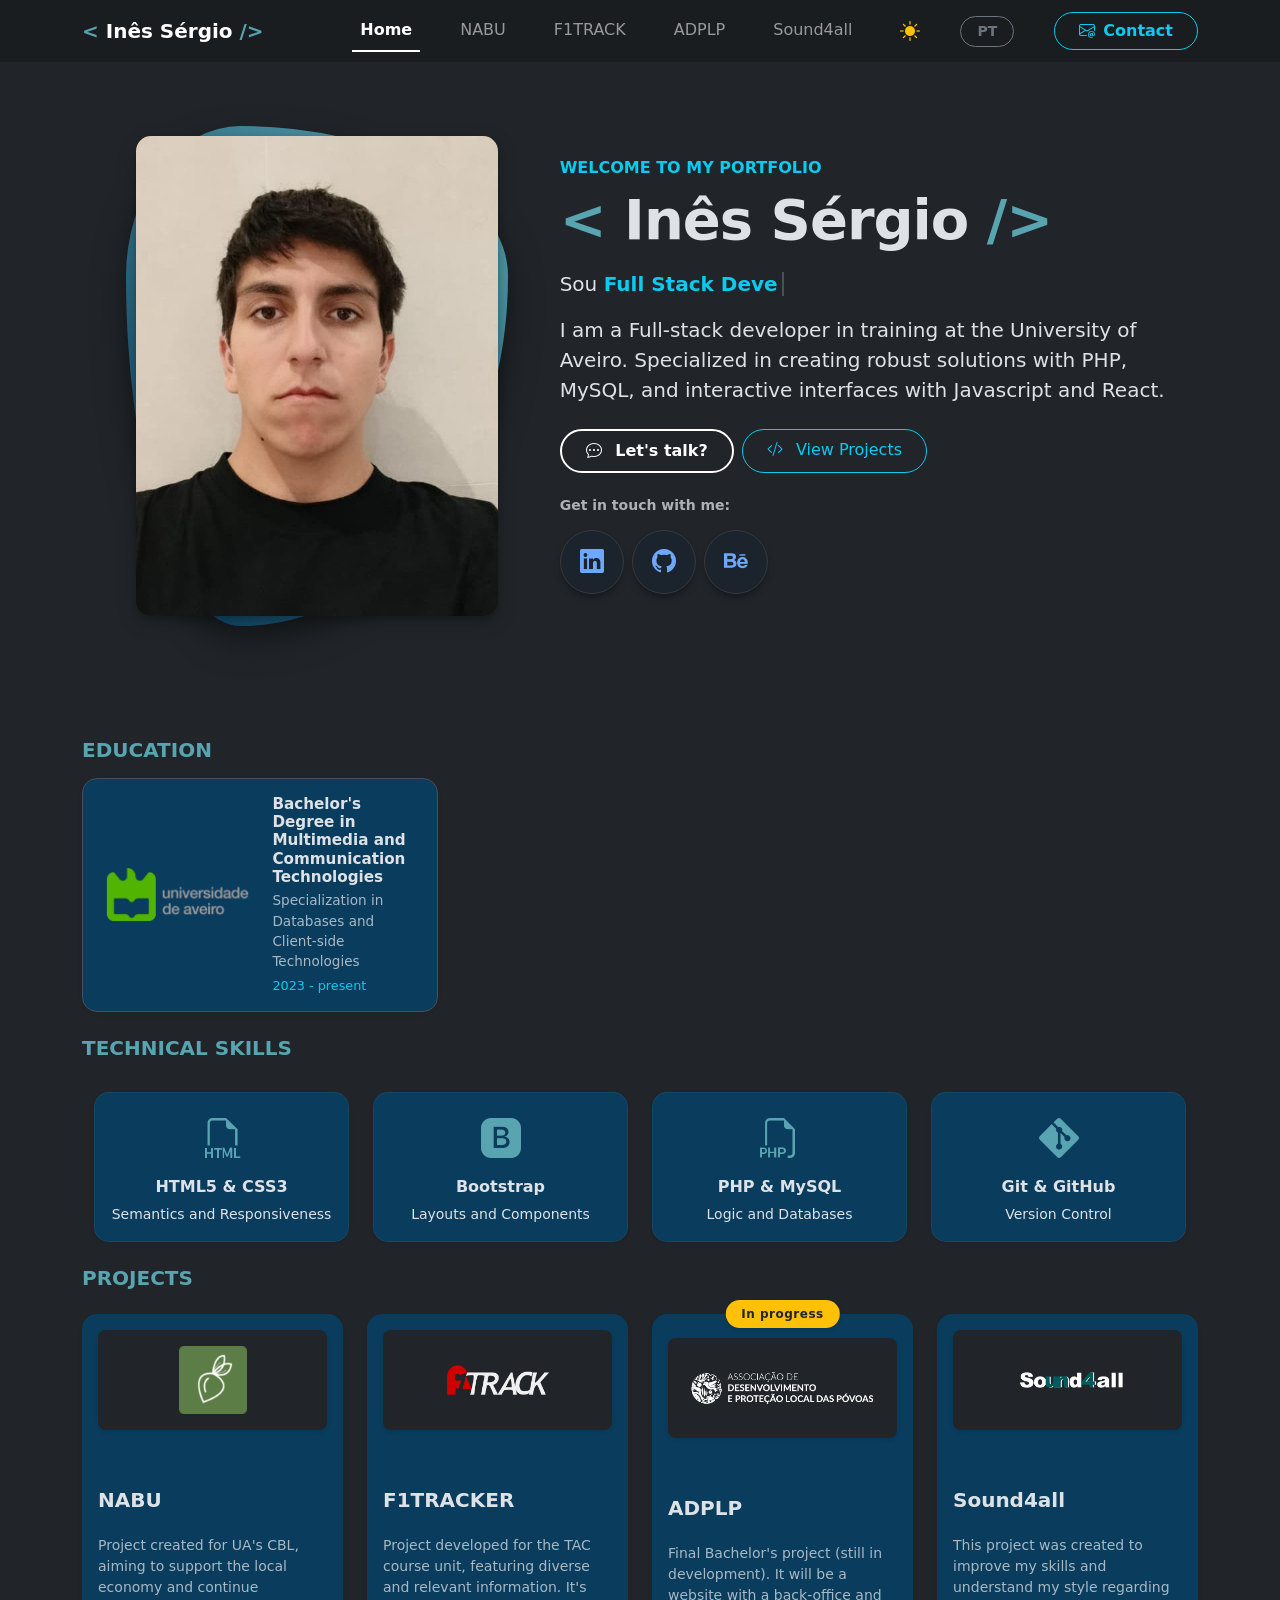
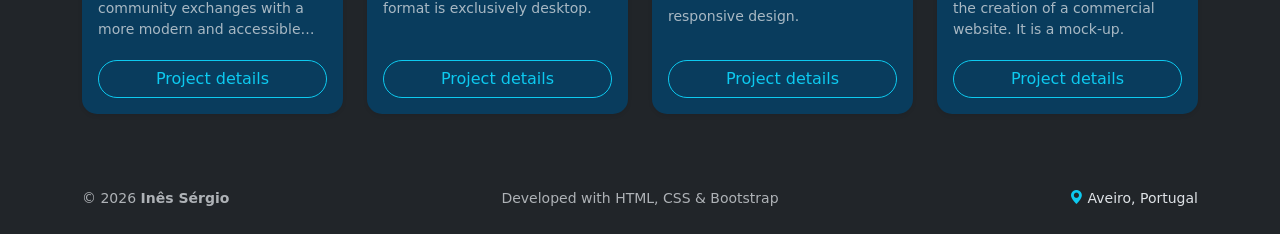
==== index.html @ 774ffc2e "Favicon" ====
<!DOCTYPE html>
<html lang="pt-pt">

<head>
  <meta charset="UTF-8">
  <!-- SEO keywords -->
  <meta name="description"
    content="Portefólio de Inês Sérgio. Especialista em Desenvolvimento Web e Design UI com foco em criar soluções digitais inovadoras.">
  <meta name="keywords" content="HTML, CSS, JavaScript, React, progammer, front-end, UX designer, backend, fullstack">
  <meta name="author" content="Inês Sérgio">
  <meta name="robots" content="index, follow">

  <!-- Open Graph (LinkedIn, WhatsApp, Facebook) -->
  <meta property="og:type" content="website">
  <meta property="og:title" content="Inês Sérgio | Desenvolvedora Web Full-Stack">
  <meta property="og:description"
    content="Especializada em criar soluções robustas com PHP e MySQL, e interfaces interativas com JavaScript e React. Conheça os meus projetos!">
  <meta property="og:url" content="https://inesser2005.github.io/inesser2005.git.io/">
  <meta property="og:image"
    content="https://inesser2005.github.io/inesser2005.git.io/Images/Projetos_Preview/portefolio/inesser2005_preview.webp">
  <meta name="viewport" content="width=device-width, initial-scale=1.0">
  <title>Inês Sérgio | Portefólio </title>

  <!--Favicon-->
  <link rel="icon" type="image/png"
    href="/https://inesser2005.github.io/inesser2005.git.io/Images/Projetos_Logos/favicon/favicon-96x96.png"
    sizes="96x96" />
  <link rel="icon" type="image/svg+xml"
    href="/https://inesser2005.github.io/inesser2005.git.io/Images/Projetos_Logos/favicon/favicon.svg" />
  <link rel="shortcut icon"
    href="/https://inesser2005.github.io/inesser2005.git.io/Images/Projetos_Logos/favicon/favicon.ico" />
  <link rel="apple-touch-icon" sizes="180x180"
    href="/https://inesser2005.github.io/inesser2005.git.io/Images/Projetos_Logos/favicon/apple-touch-icon.png" />
  <meta name="apple-mobile-web-app-title" content="Inês Sérgio" />
  <link rel="manifest"
    href="/https://inesser2005.github.io/inesser2005.git.io/Images/Projetos_Logos/favicon/site.webmanifest" />

  <!--interactions/translations-->
  <script defer src="interactions.js"></script>
  <script src="tradutor.js"></script>
  <!--styles-->
  <link rel="stylesheet" href="style.css">
  <link href="https://cdn.jsdelivr.net/npm/bootstrap@5.3.8/dist/css/bootstrap.min.css" rel="stylesheet"
    integrity="sha384-sRIl4kxILFvY47J16cr9ZwB07vP4J8+LH7qKQnuqkuIAvNWLzeN8tE5YBujZqJLB" crossorigin="anonymous">
  <!--Icons-->
  <link rel="stylesheet" href="https://cdn.jsdelivr.net/npm/bootstrap-icons@1.13.1/font/bootstrap-icons.min.css">

  <!--typografphy-->
  <link rel="preconnect" href="https://fonts.googleapis.com">
  <link rel="preconnect" href="https://fonts.gstatic.com" crossorigin>
  <link
    href="https://fonts.googleapis.com/css2?family=Noto+Sans:ital,wght@0,100..900;1,100..900&family=Signika:wght@300..700&display=swap"
    rel="stylesheet">

</head>

<body>
  <!-- Navbar-->
  <nav class="navbar navbar-expand-lg sticky-top bg-dark-subtle" data-bs-theme="dark">
    <div class="container">
      <!-- Logótipo / Nome -->
      <a class="navbar-brand fw-bold" aria-label="Ir para o início" href="index.html">
        <span style="color: #58a4b0;">&lt;</span> Inês Sérgio <span style="color: #58a4b0;">/&gt;</span>
      </a>

      <!-- Mobile nav -->
      <button class="navbar-toggler border-0 p-2 shadow-none" type="button" data-bs-toggle="collapse"
        data-bs-target="#navbarNav" aria-controls="navbarNav" aria-expanded="false" aria-label="Toggle navigation">
        <!-- Três linhas que se transformam no X via CSS -->
        <div class="menu-hamburguer-custom">
          <span></span>
          <span></span>
          <span></span>
        </div>
      </button>

      <!-- Links do Menu -->
      <div class="collapse navbar-collapse" id="navbarNav">
        <ul class="navbar-nav ms-auto nav-underline align-items-center">
          <li class="nav-item px-lg-2">
            <a class="nav-link active" data-pt="Início" data-en="Home" aria-current="page" href="index.html">Início</a>
          </li>
          <li class="nav-item px-lg-2">
            <a class="nav-link" href="project_nabu.html">NABU</a>
          </li>
          <li class="nav-item px-lg-2">
            <a class="nav-link" href="project_f1track.html">F1TRACK</a>
          </li>
          <li class="nav-item px-lg-2">
            <a class="nav-link" href="project_adplp.html">ADPLP</a>
          </li>
          <li class="nav-item px-lg-2">
            <a class="nav-link" href="project_sound_4all.html">Sound4all</a>
          </li>

          <!-- Modo Escuro/Claro -->
          <li class="nav-item px-lg-2 my-2 my-lg-0">
            <button id="theme-toggle" class="btn btn-link nav-link border-0 text-white p-2"
              aria-label="Mudar tema visual/change theme mode">
              <i id="theme-icon" class="bi bi-sun-fill fs-5"></i>
            </button>
          </li>

          <!-- Mudar a Língua -->
          <li class="nav-item px-lg-2 my-2 my-lg-0">
            <button id="btn-idioma" class="btn btn-sm btn-outline-secondary rounded-pill px-3 fw-bold">EN</button>
          </li>

          <!-- Botão de Contacto -->
          <li class="nav-item ms-lg-3">
            <a class="btn btn-outline-info fw-bold px-4 rounded-pill d-inline-flex align-items-center"
              href="contact.html">
              <i class="bi bi-envelope-at me-2"></i>
              <span data-pt="Contacto" data-en="Contact">Contacto</span>
            </a>
          </li>

        </ul>
      </div>
    </div>
  </nav>


  <main>
    <!-- Hero Section / Sobre Mim -->
    <section class="container-fluid py-5 mb-5 hero-bg animar-entrada">
      <div class="container">
        <div class="row align-items-center p-3">
          <!-- Foto de Perfil com toque interativo -->
          <div class="col-12 col-lg-5 rounded text-center position-relative">
            <div class="profile-blob mx-auto">
              <img src="Images/Progamador_Pics/me_2_.jpeg" class=" profile_me" alt="Inês Sérgio - Programadora Web">
            </div>
          </div>

          <!-- Texto de Apresentação -->
          <div class="col-12 col-lg-7 text-center text-lg-start mt-4 mt-lg-0">
            <h6 class="text-info fw-bold text-uppercase mb-2" data-pt="Bem-vindo ao meu
              portefólio" data-en="Welcome to my portfolio">Bem-vindo ao meu
              portefólio</h6>
            <h1 class="display-4 fw-bold mb-3"><span style="color: #58a4b0;">&lt;</span> Inês Sérgio <span
                style="color: #58a4b0;">/&gt;</span></h1>
            <div>
              <div class="hero-text-container my-3">
                <p class="lead text-start">
                  Sou <span id="typewriter-text" class="text-info fw-bold border-end border-2 pe-1"></span>
                </p>
              </div>
            </div>
            <p class="lead text-start lh-base mb-4">
              <span data-pt="Sou" data-en="I am a">Sou</span>
              <strong data-pt="programadora Full-stack" data-en="Full-stack developer">programadora Full-stack</strong>
              <span
                data-pt="em formação na Universidade de Aveiro. Especializada em criar soluções robustas com PHP, MySQL e interfaces interativas com Javascript e React."
                data-en="in training at the University of Aveiro. Specialized in creating robust solutions with PHP, MySQL, and interactive interfaces with Javascript and React.">
                em formação na Universidade de Aveiro. Especializada em criar soluções robustas com PHP, MySQL e
                interfaces interativas com Javascript e React.
              </span>
            </p>

            <!-- Botões de Acção Rápida -->
            <div class="d-flex flex-wrap gap-2 justify-content-center justify-content-lg-start mb-4">
              <a href="contact.html" class="btn btn_color px-4 py-2 fw-bold rounded-pill">
                <i class="bi bi-chat-dots me-2"></i>
                <span data-pt="Vamos conversar?" data-en="Let's talk?">Vamos conversar?</span>
              </a>
              <a href="#projetos" class="btn btn-outline-info px-4 py-2 rounded-pill">
                <i class="bi bi-code-slash me-2"></i>
                <span data-pt="Ver Projetos" data-en="View Projects">Ver Projetos</span>
              </a>
            </div>


            <!-- Links Sociais Rápidos -->
            <h6 class="small fw-bold text-muted mb-3" data-pt="Entre em contacto comigo:"
              data-en="Get in touch with me:">Entre em contacto comigo:</h6>
            <div class="d-flex gap-2 justify-content-center justify-content-lg-start">
              <a href="https://www.linkedin.com/in/inesser2005" target="_blank" class="btn-social btn-linkedin"
                aria-label="LinkedIn">
                <i class="bi bi-linkedin"></i>
              </a>
              <a href="https://github.com/inesser2005" target="_blank" class="btn-social btn-github"
                aria-label="GitHub">
                <i class="bi bi-github"></i>
              </a>
              <a href="https://www.behance.net/inesser2005" target="_blank" class="btn-social btn-behance"
                aria-label="Behance">
                <i class="bi bi-behance"></i>
              </a>
            </div>

          </div>
        </div>
      </div>
    </section>


    <!--Education - Section for degrees-->
    <section id="educacao" class="container my-4 animar-entrada">
      <h5 class="separators mb-3" data-pt="Educação" data-en="Education">Educação</h5>
      <div class="row">
        <!-- Restringe a largura do card de Educação para alinhar com os outros de baixo no Desktop -->
        <div class="col-12 col-md-6 col-lg-4">
          <div class="p-3 border shadow-sm cards_bg h-100 d-flex align-items-center gap-3">
            <img src="Images/ualogo.png" alt="UA Logo" class="img-fluid" style="max-height: 60px;">
            <div>
              <h6 class="fw-bold mb-1" style="font-size: 0.95rem;"
                data-pt="Licenciatura em Multimédia e Tecnologias da Comunicação"
                data-en="Bachelor's Degree in Multimedia and Communication Technologies">
                Licenciatura em Multimédia e Tecnologias da Comunicação
              </h6>
              <p class="small mb-1 opacity-75" style="font-size: 0.85rem;"
                data-pt="Especialização em Base de Dados e Tecnologias Client-side"
                data-en="Specialization in Databases and Client-side Technologies">
                Especialização em Base de Dados e Tecnologias Client-side
              </p>
              <span class="text-info small d-block" style="font-size: 0.8rem;" data-pt="2023 - presente"
                data-en="2023 - present">
                2023 - presente
              </span>
            </div>
          </div>
        </div>
      </div>
    </section>



    <!--Habilidades técnicas - Section for conhecimentos-->
    <div class="container">
      <h5 class="separators mb-2" data-pt="Habilidades Técnicas" data-en="Technical Skills">Habilidades Técnicas</h5>
      <section id="habilidades" class="container my-4 animar-entrada">
        <div class="row row-cols-2 row-cols-md-4 g-4 text-center">
          <!-- Frontend -->
          <div class="col">
            <div class="p-3 border shadow-sm cards_bg h-100">
              <i class="bi bi-filetype-html fs-1"></i>
              <h6 class="mt-2 fw-bold">HTML5 & CSS3</h6>
              <p class="small mb-0" data-pt="Semântica e Responsividade" data-en="Semantics and Responsiveness">
                Semântica e Responsividade</p>
            </div>
          </div>

          <!-- Bootstrap -->
          <div class="col">
            <div class="p-3 border shadow-sm cards_bg h-100">
              <i class="bi bi-bootstrap-fill fs-1"></i>
              <h6 class="mt-2 fw-bold">Bootstrap</h6>
              <p class="small mb-0" data-pt="Layouts e Componentes" data-en="Layouts and Components">Layouts e
                Componentes</p>
            </div>
          </div>

          <!-- Backend -->
          <div class="col">
            <div class="p-3 border shadow-sm cards_bg h-100">
              <i class="bi bi-filetype-php fs-1"></i>
              <h6 class="mt-2 fw-bold">PHP & MySQL</h6>
              <p class="small mb-0" data-pt="Lógica e Base de Dados" data-en="Logic and Databases">Lógica e Base de
                Dados</p>
            </div>
          </div>

          <!-- Ferramentas -->
          <div class="col">
            <div class="p-3 border rounded shadow-sm cards_bg h-100">
              <i class="bi bi-git fs-1"></i>
              <h6 class="mt-2 fw-bold">Git & GitHub</h6>
              <p class="small mb-0" data-pt="Controlo de Versão" data-en="Version Control">Controlo de Versão</p>
            </div>
          </div>

        </div>
      </section>
    </div>
    <!--Main - Projetos e links diretos -->
    <div class="container mb-5" id="projetos">
      <h5 class="separators mb-4" data-pt="Projetos" data-en="Projects">Projetos</h5>

      <div class="row row-cols-1 row-cols-md-2 row-cols-lg-4 g-4">
        <!-- NABU -->
        <div class="col animar-entrada delay-1">
          <div class="card h-100 cards_bg border-0 shadow-sm">
            <div class="d-flex align-items-center justify-content-center p-3 m-3 bg-dark rounded-3 shadow-sm"
              style="height: 100px;">
              <img src="Images/Projetos_Logos/NABU_LOGO.png" class="img-fluid" alt="NABU Logo"
                style="max-height: 100%; object-fit: contain;">
            </div>
            <div class="card-body d-flex flex-column">
              <h5 class="card-title">NABU</h5>
              <p class="card-text small opacity-75"
                data-pt="Projeto criado para a CBL da UA, com o objetivo de suportar a economia local e dar continuidade às trocas de comunidade com um toque mais moderno e acessível."
                data-en="Project created for UA's CBL, aiming to support the local economy and continue community exchanges with a more modern and accessible touch.">
                Projeto criado para a CBL da UA, com o objetivo de suportar a economia local e dar continuidade às
                trocas de comunidade com um toque mais moderno e acessível.
              </p>
              <a href="project_nabu.html" class="btn btn-outline-info w-100 mt-auto rounded-pill"
                data-pt="Detalhes do projeto" data-en="Project details">Detalhes do projeto</a>
            </div>
          </div>
        </div>

        <!-- F1TRACKER -->
        <div class="col animar-entrada delay-2">
          <div class="card h-100 cards_bg border-0 shadow-sm">
            <div class="d-flex align-items-center justify-content-center p-3 m-3 bg-dark rounded-3 shadow-sm"
              style="height: 100px;">
              <img src="Images/Projetos_Logos/F1TRACKER_LOGO.png" class="img-fluid" alt="F1TRACKER Logo"
                style="max-height: 100%; object-fit: contain;">
            </div>
            <div class="card-body d-flex flex-column">
              <h5 class="card-title">F1TRACKER</h5>
              <p class="card-text small opacity-75"
                data-pt="Projeto elaborado para a UC de TAC, possui informação diversa e relevante. O formato do mesmo é exclusivamente desktop."
                data-en="Project developed for the TAC course unit, featuring diverse and relevant information. It's format is exclusively desktop.">
                Projeto elaborado para a UC de TAC, possui informação diversa e relevante. O formato do mesmo é
                exclusivamente desktop.
              </p>
              <a href="project_f1track.html" class="btn btn-outline-info w-100 mt-auto rounded-pill"
                data-pt="Detalhes do projeto" data-en="Project details">Detalhes do projeto</a>
            </div>
          </div>
        </div>

        <!-- ADPLP -->
        <div class="col animar-entrada delay-3">
          <div class="card h-100 cards_bg border-0 shadow-sm position-relative">
            <!-- Badge traduzido -->
            <span
              class="badge rounded-pill bg-warning text-dark position-absolute top-0 start-50 translate-middle shadow-sm px-3 py-2"
              style="z-index: 10; font-size: 0.75rem;" data-pt="Em progresso" data-en="In progress">
              Em progresso
            </span>
            <div class="d-flex align-items-center justify-content-center p-3 mx-3 mb-3 mt-4 bg-dark rounded-3 shadow-sm"
              style="height: 100px;">
              <img src="Images/Projetos_Logos/ADPLP_LOGO.png" class="img-fluid" alt="ADPLP Logo"
                style="max-height: 100%; object-fit: contain;">
            </div>
            <div class="card-body d-flex flex-column">
              <h5 class="card-title">ADPLP</h5>
              <p class="card-text small opacity-75"
                data-pt="Projeto final de Licenciatura (ainda em desenvolvimento). Irá ser um website com back-office e o seu design é responsive."
                data-en="Final Bachelor's project (still in development). It will be a website with a back-office and responsive design.">
                Projeto final de Licenciatura (ainda em desenvolvimento). Irá ser um website com back-office e o seu
                design é responsive.
              </p>
              <a href="project_adplp.html" class="btn btn-outline-info w-100 mt-auto rounded-pill"
                data-pt="Detalhes do projeto" data-en="Project details">Detalhes do projeto</a>
            </div>
          </div>
        </div>

        <!-- Sound4all -->
        <div class="col animar-entrada delay-4">
          <div class="card h-100 cards_bg border-0 shadow-sm">
            <div class="d-flex align-items-center justify-content-center p-3 m-3 bg-dark rounded-3 shadow-sm"
              style="height: 100px;">
              <img src="Images/Projetos_Logos/SOUND4ALL_LOGO.png" class="img-fluid" alt="Sound4all Logo"
                style="max-height: 100%; object-fit: contain;">
            </div>
            <div class="card-body d-flex flex-column">
              <h5 class="card-title">Sound4all</h5>
              <p class="card-text small opacity-75"
                data-pt="Este projeto foi criado para melhorar as minhas skills e perceber o meu estilo no que toca à criação de um website comercial. É um mock-up."
                data-en="This project was created to improve my skills and understand my style regarding the creation of a commercial website. It is a mock-up.">
                Este projeto foi criado para melhorar as minhas skills e perceber o meu estilo no que toca à criação de
                um website comercial. É um mock-up.
              </p>
              <a href="project_sound_4all.html" class="btn btn-outline-info w-100 mt-auto rounded-pill"
                data-pt="Detalhes do projeto" data-en="Project details">Detalhes do projeto</a>
            </div>
          </div>
        </div>
      </div>
    </div>

    <!-- Footer -->
    <footer class="Footer_color mt-5">
      <div class="container py-4">
        <div class="row align-items-center g-3">
          <!-- Lado Esquerdo: Copyright -->
          <div class="col-12 col-md-4 text-center text-md-start">
            <span class="small opacity-75">© 2026 <strong>Inês Sérgio</strong></span>
          </div>

          <!-- Centro: Mensagem Técnica -->
          <div class="col-12 col-md-4 text-center">
            <span class="small opacity-75" data-pt="Desenvolvido com HTML, CSS & Bootstrap"
              data-en="Developed with HTML, CSS & Bootstrap">
              Desenvolvido com HTML, CSS & Bootstrap
            </span>
          </div>


          <!-- Lado Direito: Links Rápidos ou Localização -->
          <div class="col-12 col-md-4 text-center text-md-end">
            <div class="small">
              <i class="bi bi-geo-alt-fill text-info"></i> Aveiro, Portugal
            </div>
          </div>
        </div>
      </div>
    </footer>

    <!--  Scripts organizados por ordem de dependência -->
    <script src="https://cdn.jsdelivr.net/npm/bootstrap@5.3.8/dist/js/bootstrap.bundle.min.js"
      integrity="sha384-FKyoEForCGlyvwx9Hj09JcYn3nv7wiPVlz7YYwJrWVcXK/BmnVDxM+D2scQbITxI"
      crossorigin="anonymous"></script>
    <script src="./interactions.js"></script>
    <script src="./translate.js"></script>

</body>

</html>
---- style.css ----
/* ==========================================================================
   1. TIPOGRAFIA & CONFIGURAÇÕES GERAIS
   ========================================================================== */
html {
  scroll-behavior: smooth;
}

body {
  font-family: "Signika", sans-serif;
  font-weight: 300;
  background-color: #0d1117;
  color: #ffffff;
  margin: 0;
  display: flex;
  flex-direction: column;
  min-height: 100vh;
}

.signika_letra {
  font-family: "Signika", sans-serif;
}

main {
  flex: 1;
}

/*Navbar */

.menu-hamburguer-custom {
  width: 24px;
  height: 18px;
  position: relative;
  display: flex;
  flex-direction: column;
  justify-content: space-between;
  cursor: pointer;
}

.menu-hamburguer-custom span {
  display: block;
  width: 100%;
  height: 2px;
  background-color: currentColor;
  border-radius: 2px;
  transition: transform 0.3s ease-in-out, opacity 0.2s ease-in-out;
  transform-origin: left center;

}

/* --- ANIMAÇÕES AO CLICAR (Menu Aberto) --- */

/* Linha Superior: Roda 45 graus para baixo */
.navbar-toggler[aria-expanded="true"] .menu-hamburguer-custom span:nth-child(1) {
  transform: rotate(45deg) translate(2px, -1px);
}

/* Linha do Meio: Desaparece suavemente */
.navbar-toggler[aria-expanded="true"] .menu-hamburguer-custom span:nth-child(2) {
  opacity: 0;
  transform: scaleX(0);
}

/* Linha Inferior: Roda 45 graus para cima */
.navbar-toggler[aria-expanded="true"] .menu-hamburguer-custom span:nth-child(3) {
  transform: rotate(-45deg) translate(1px, 2px);
}

/* Remove qualquer contorno ou sombra padrão do Bootstrap */
.navbar-toggler:focus,
.navbar-toggler:active {
  outline: none !important;
  box-shadow: none !important;
}

/* ==========================================================================
   ! intro
   ========================================================================== */

/* Títulos Hero */
.display-4 {
  letter-spacing: -1px;
}

.profile_me {
  height: 30rem !important;
  width: auto !important;
  box-shadow: 0 4px 8px 0 rgba(0, 0, 0, 0.2), 0 6px 20px 0 rgba(0, 0, 0, 0.19);
  border-radius: 15px;
}

/* Efeito na foto de perfil */
.profile-blob {
  width: fit-content;
  padding: 10px;
  background: linear-gradient(45deg, #093c5d, #58a4b0);
  border-radius: 30% 70% 70% 30% / 30% 30% 70% 70%;

  /* Forma orgânica moderna */
  box-shadow: 0 15px 35px rgba(0, 0, 0, 0.4);
  transition: 0.5s ease;
}

.profile-blob:hover {
  border-radius: 50%;
  transform: rotate(2deg);
}

/* Títulos Globais de Secção */
.separators {
  font-weight: 700;
  color: #58a4b0;
  text-transform: uppercase;
  display: inline-block;
  margin-bottom: 20px;
}

/* ==========================================================================
   ! CONFIGURAÇÃO DO MODO CLARO (LIGHT MODE) 
   ========================================================================== */
[data-bs-theme="light"] {
  background-color: #f4f6f9 !important;
}

[data-bs-theme="light"] body {
  background-color: #f4f6f9 !important;
  color: #212529 !important;
}

[data-bs-theme="light"] .menu-hamburguer-custom span,
.navbar-light .menu-hamburguer-custom span,
.light-mode .menu-hamburguer-custom span {
  background-color: #212529 !important;
}

[data-bs-theme="light"] .separators {
  color: #093C5D !important;
}

[data-bs-theme="light"] .cards_bg,
[data-bs-theme="light"] .card-educacao,
[data-bs-theme="light"] #habilidades .p-3 {
  background-color: #ffffff !important;
  border: 1px solid #dee2e6 !important;
  color: #212529 !important;
}

[data-bs-theme="light"] .cards_bg h5,
[data-bs-theme="light"] .cards_bg h6,
[data-bs-theme="light"] .cards_bg .card-title {
  color: #121212 !important;
}

[data-bs-theme="light"] .cards_bg p,
[data-bs-theme="light"] .cards_bg .card-text,
[data-bs-theme="light"] .cards_bg p.small {
  color: #495057 !important;
  opacity: 0.9 !important;
}

[data-bs-theme="light"] .btn-social {
  background-color: #eaeaea !important;
  border-color: #cccccc !important;
  color: #333333 !important;
}

[data-bs-theme="light"] .btn-social:hover {
  color: #ffffff !important;
}

/* CORREÇÃO NA NAVBAR: Fundo claro com links escuros para legibilidade */
[data-bs-theme="light"] .navbar {
  background-color: rgba(255, 255, 255, 0.95) !important;
  border-bottom: 1px solid rgba(0, 0, 0, 0.1);
}

[data-bs-theme="light"] .navbar-brand,
[data-bs-theme="light"] .nav-link {
  color: #212529 !important;
}

/* CORREÇÃO NO FOOTER: Inverte as cores do Rodapé no Modo Claro */
[data-bs-theme="light"] .Footer_color {
  background-color: #e9ecef !important;
  border-top: 1px solid #dee2e6;
  color: #212529 !important;
}

[data-bs-theme="light"] .Footer_color .opacity-75 {
  color: #495057 !important;
  opacity: 1 !important;
}

[data-bs-theme="light"] .hero-bg {
  background: radial-gradient(circle at 10% 20%, rgba(88, 164, 176, 0.08) 0%, #f4f6f9 90%) !important;
  border-bottom: 1px solid rgba(0, 0, 0, 0.05) !important;
}

[data-bs-theme="light"] .hero-desc {
  color: #2b303a !important;
}

[data-bs-theme="light"] .btn-outline-info {
  color: #093c5d !important;
  border-color: #58a4b0 !important;
}

[data-bs-theme="light"] .btn-outline-info:hover {
  color: #ffffff !important;
  background-color: #58a4b0 !important;
}

[data-bs-theme="light"] .btn_color {
  background-color: #093c5d !important;
  color: #ffffff !important;
  border: 2px solid #093c5d !important;
}

[data-bs-theme="light"] .btn_color:hover {
  background-color: #58a4b0 !important;
  border-color: #58a4b0 !important;
}


/* ==========================================================================
   | COMPONENTE DE CARDS (PROJETOS, EDUCAÇÃO, HABILIDADES)
   ========================================================================== */
.cards_bg,
.card-educacao,
#habilidades .p-3 {
  background-color: #093c5d !important;
  /* Azul escuro padrão */
  border: 1px solid rgba(255, 255, 255, 0.05) !important;
  border-radius: 15px !important;
  max-height: 450px;
  transition: all 0.3s ease-in-out;
}

/* Efeito Hover unificado para elevação dos cartões */
.cards_bg:hover,
.card-educacao:hover,
#habilidades .p-3:hover {
  transform: translateY(-10px);
  border-color: #58a4b0 !important;
  box-shadow: 0 10px 30px rgba(0, 0, 0, 0.5);
}

/* Alinhamento de imagens/logos dentro de cartões */
.card-img-top {
  padding: 25px;
  max-height: 120px;
  width: auto;
  max-width: 90%;
  object-fit: contain;
}

.card-educacao {
  max-width: 500px;
}

.card-educacao img {
  max-height: 80px;
  object-fit: contain;
}

.card span.align-middle {
  display: flex;
  justify-content: center;
  align-items: center;
}

/* Força os títulos internos a manterem a mesma altura para alinhar a grelha */
.card-title {
  min-height: 55px;
  display: flex;
  align-items: center;
  margin-top: 10px;
  color: #58a4b0;
  font-weight: 600;
}

/* Limitação inteligente de texto a 5 linhas com reticências (...) */
.card-text {
  display: -webkit-box;
  -webkit-line-clamp: 5;
  -webkit-box-orient: vertical;
  overflow: hidden;
  flex-grow: 1;
  line-height: 1.5;
  margin-bottom: 20px;
  font-size: 0.95rem;
}

#habilidades i {
  color: #58a4b0 !important;
  margin-bottom: 15px;
}


/* ==========================================================================
   | BOTÕES E ELEMENTOS INTERATIVOS
   ========================================================================== */
.btn_color {
  background-color: #0d4a75;
  color: white !important;
  border: 2px solid white !important;
  padding: 10px 20px;
  transition: 0.3s;
}

.btn_color:hover {
  background-color: #58a4b0;
  color: white !important;
}

/* Botões de Redes Sociais Premium (64px Círculos Perfeitos) */
.btn-social {
  background-color: #1b232d !important;
  border: 1px solid #343a40 !important;
  border-radius: 50% !important;
  font-size: 1.5rem;
  box-shadow: 0 4px 6px rgba(0, 0, 0, 0.3);
  display: inline-flex;
  align-items: center;
  justify-content: center;
  width: 64px;
  height: 64px;
  padding: 0 !important;
  transition: all 0.2s ease-in-out;
}

.btn-social:hover {
  color: white !important;
  transform: translateY(-3px);
  box-shadow: 0 8px 15px rgba(0, 0, 0, 0.5);
}

.btn-behance:hover {
  background-color: #0057ff !important;
  border-color: #0057ff !important;
}

.btn-linkedin:hover {
  background-color: #0077b5 !important;
  border-color: #0077b5 !important;
}

.btn-github:hover {
  background-color: #333 !important;
  border-color: #555 !important;
}

/* Banners das páginas internas de detalhes */

.banner-container {
  width: 100%;
  /* apenas para telemóveis*/
  height: 140px;
  overflow: hidden;
  position: relative;
  transition: height 0.3s ease;
}

.banner-image {
  width: 100%;
  height: 100%;
  object-fit: cover;
  object-position: center;
  filter: brightness(0.7);
}

/* apenas para computadores e tablets*/
@media (min-width: 768px) {
  .banner-container {
    height: 250px;
  }
}

/* Previews de Imagens com Efeito Hover Ampliado */
.preview-image {
  max-height: 500px;
  object-fit: contain;
  background: #000;
}

.preview-hover {
  transition: transform 0.3s ease, border-color 0.3s ease;
}

.preview-hover:hover {
  transform: scale(1.02);
  border-color: #58a4b0 !important;
  cursor: pointer;
}

/* Componentes Auxiliares */
.badge {
  font-weight: 500;
  letter-spacing: 0.5px;
}

/* ==========================================================================
   | ANIMAÇÕES DE ENTRADA (FADE IN UP)
   ========================================================================== */
@keyframes fadeInUp {
  from {
    opacity: 0;
    transform: translateY(30px);
  }

  to {
    opacity: 1;
    transform: translateY(0);
  }
}

.animar-entrada {
  animation: fadeInUp 0.8s ease-out forwards;
}

/* Efeito Cascata nos cartões de projetos/habilidades */
.delay-1 {
  animation-delay: 0.2s;
  animation-fill-mode: both !important;
}

.delay-2 {
  animation-delay: 0.4s;
  animation-fill-mode: both !important;
}

.delay-3 {
  animation-delay: 0.6s;
  animation-fill-mode: both !important;
}

.delay-4 {
  animation-delay: 0.8s;
  animation-fill-mode: both !important;
}
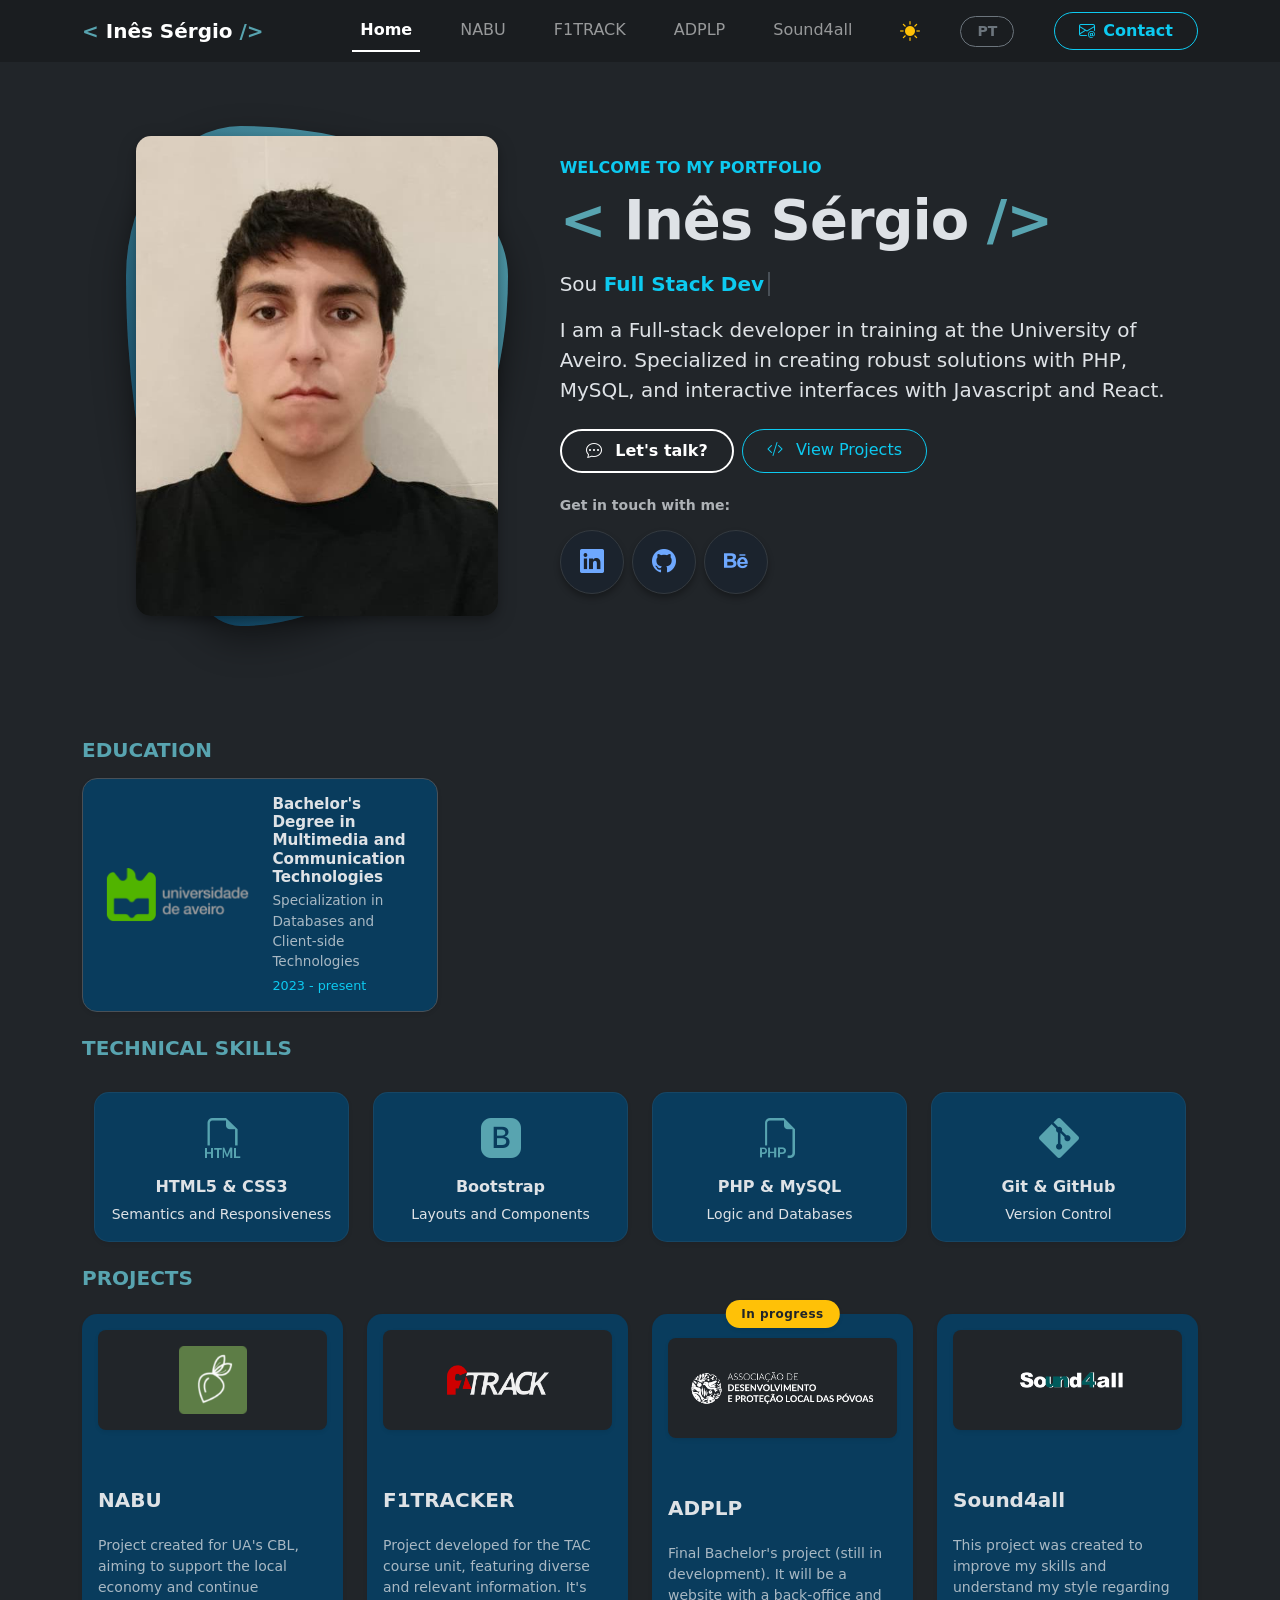
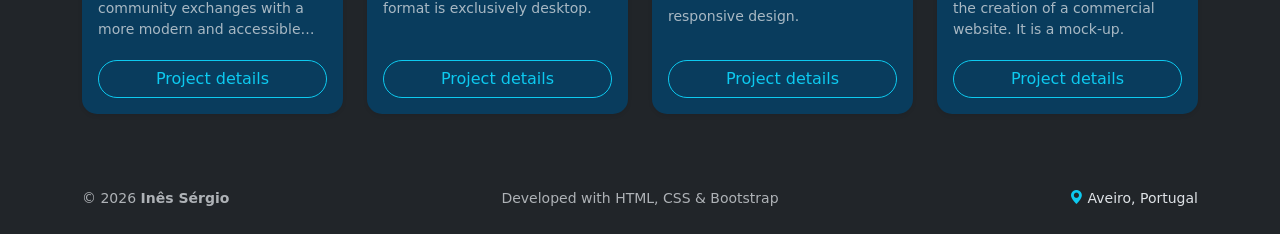
==== commit 4cd122a5: "UpdateFavicon" ====
--- a/index.html
+++ b/index.html
@@ -23,17 +23,17 @@
 
   <!--Favicon-->
   <link rel="icon" type="image/png"
-    href="/https://inesser2005.github.io/inesser2005.git.io/Images/Projetos_Logos/favicon/favicon-96x96.png"
+    href="https://inesser2005.github.io/inesser2005.git.io/Images/Projetos_Logos/favicon/favicon-96x96.png"
     sizes="96x96" />
   <link rel="icon" type="image/svg+xml"
-    href="/https://inesser2005.github.io/inesser2005.git.io/Images/Projetos_Logos/favicon/favicon.svg" />
+    href="https://inesser2005.github.io/inesser2005.git.io/Images/Projetos_Logos/favicon/favicon.svg" />
   <link rel="shortcut icon"
-    href="/https://inesser2005.github.io/inesser2005.git.io/Images/Projetos_Logos/favicon/favicon.ico" />
+    href="https://inesser2005.github.io/inesser2005.git.io/Images/Projetos_Logos/favicon/favicon.ico" />
   <link rel="apple-touch-icon" sizes="180x180"
-    href="/https://inesser2005.github.io/inesser2005.git.io/Images/Projetos_Logos/favicon/apple-touch-icon.png" />
+    href="https://inesser2005.github.io/inesser2005.git.io/Images/Projetos_Logos/favicon/apple-touch-icon.png" />
   <meta name="apple-mobile-web-app-title" content="Inês Sérgio" />
   <link rel="manifest"
-    href="/https://inesser2005.github.io/inesser2005.git.io/Images/Projetos_Logos/favicon/site.webmanifest" />
+    href="https://inesser2005.github.io/inesser2005.git.io/Images/Projetos_Logos/favicon/site.webmanifest" />
 
   <!--interactions/translations-->
   <script defer src="interactions.js"></script>
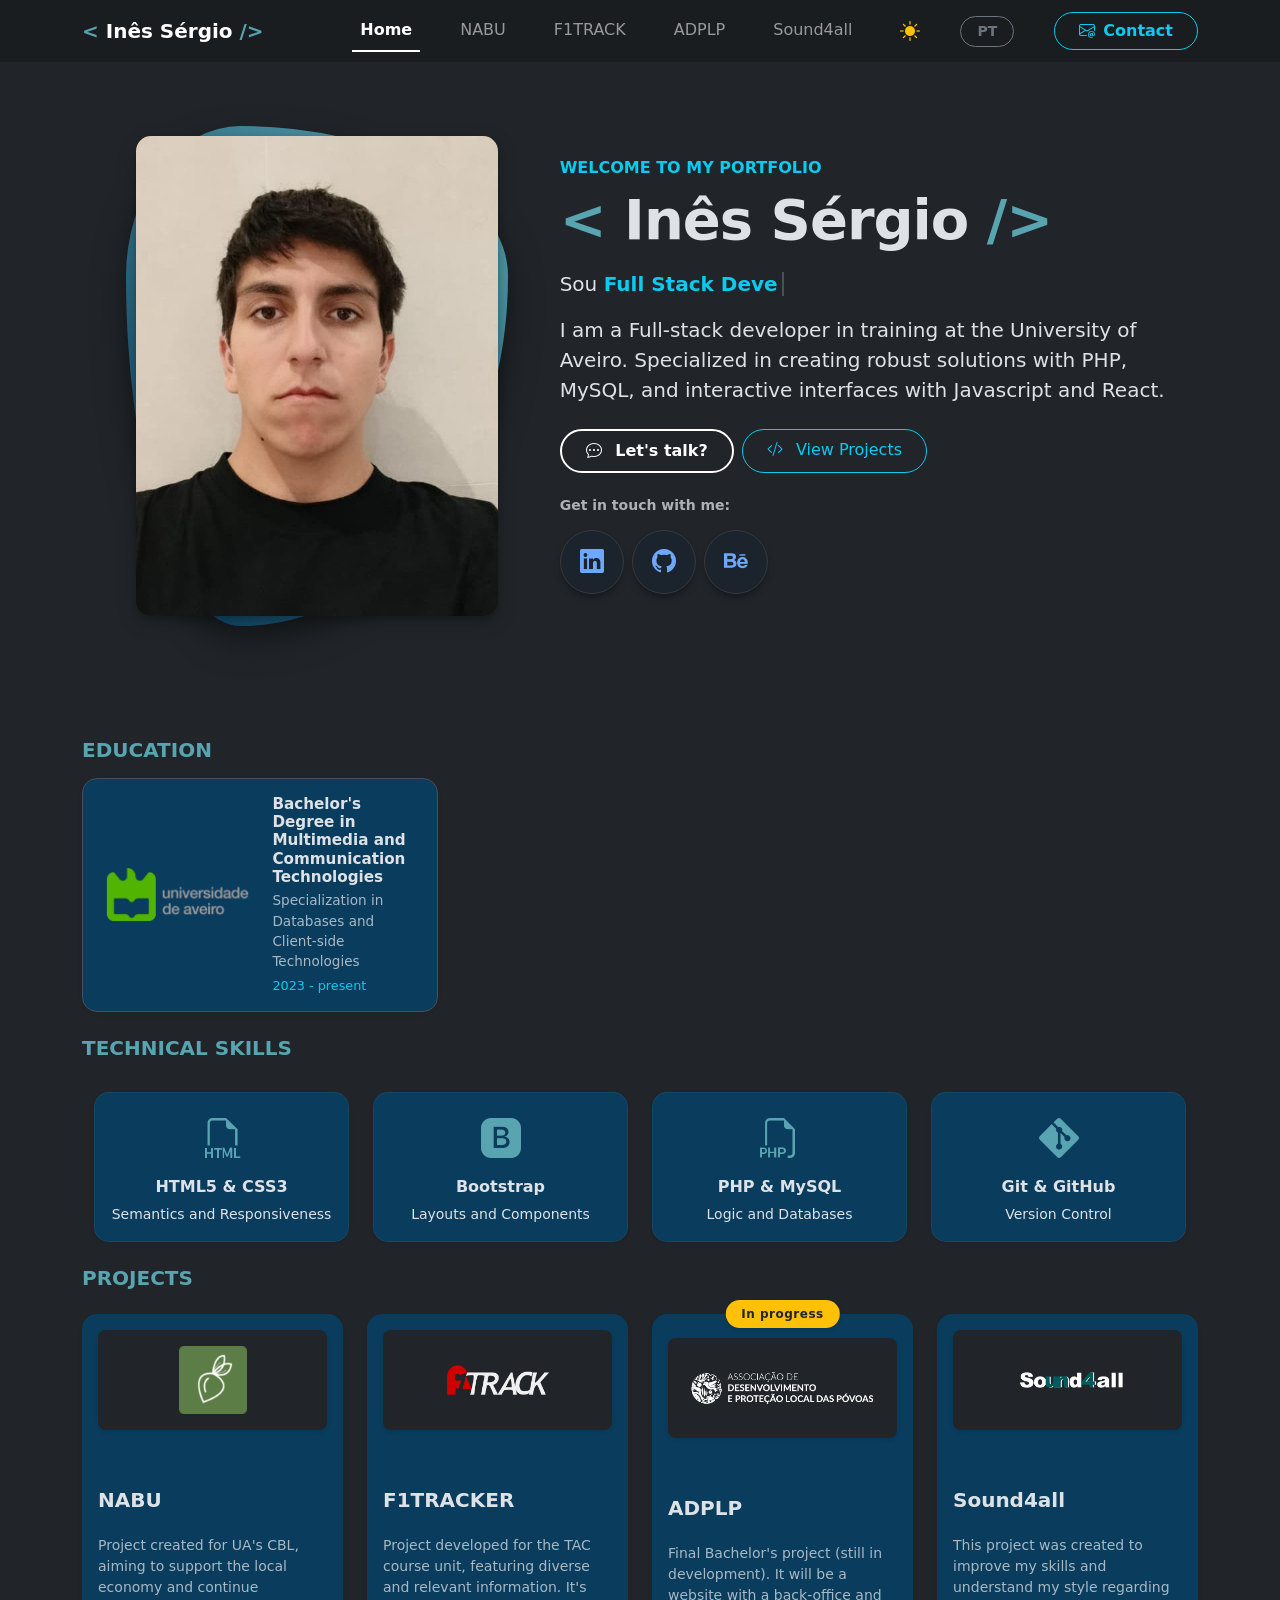
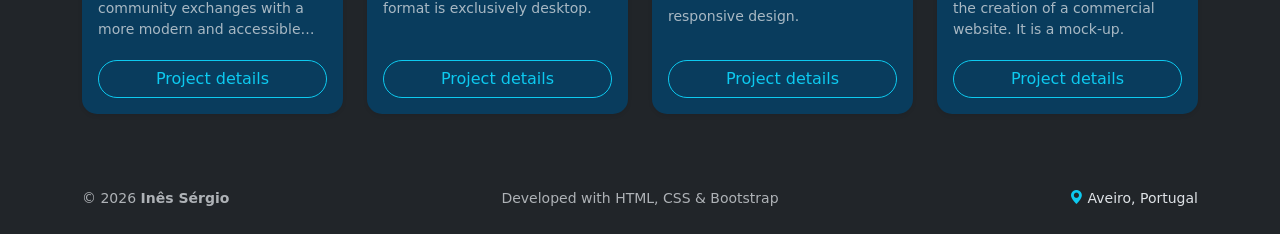
==== commit a791c7cb: "test" ====
--- a/index.html
+++ b/index.html
@@ -27,8 +27,6 @@
     sizes="96x96" />
   <link rel="icon" type="image/svg+xml"
     href="https://inesser2005.github.io/inesser2005.git.io/Images/Projetos_Logos/favicon/favicon.svg" />
-  <link rel="shortcut icon"
-    href="https://inesser2005.github.io/inesser2005.git.io/Images/Projetos_Logos/favicon/favicon.ico" />
   <link rel="apple-touch-icon" sizes="180x180"
     href="https://inesser2005.github.io/inesser2005.git.io/Images/Projetos_Logos/favicon/apple-touch-icon.png" />
   <meta name="apple-mobile-web-app-title" content="Inês Sérgio" />
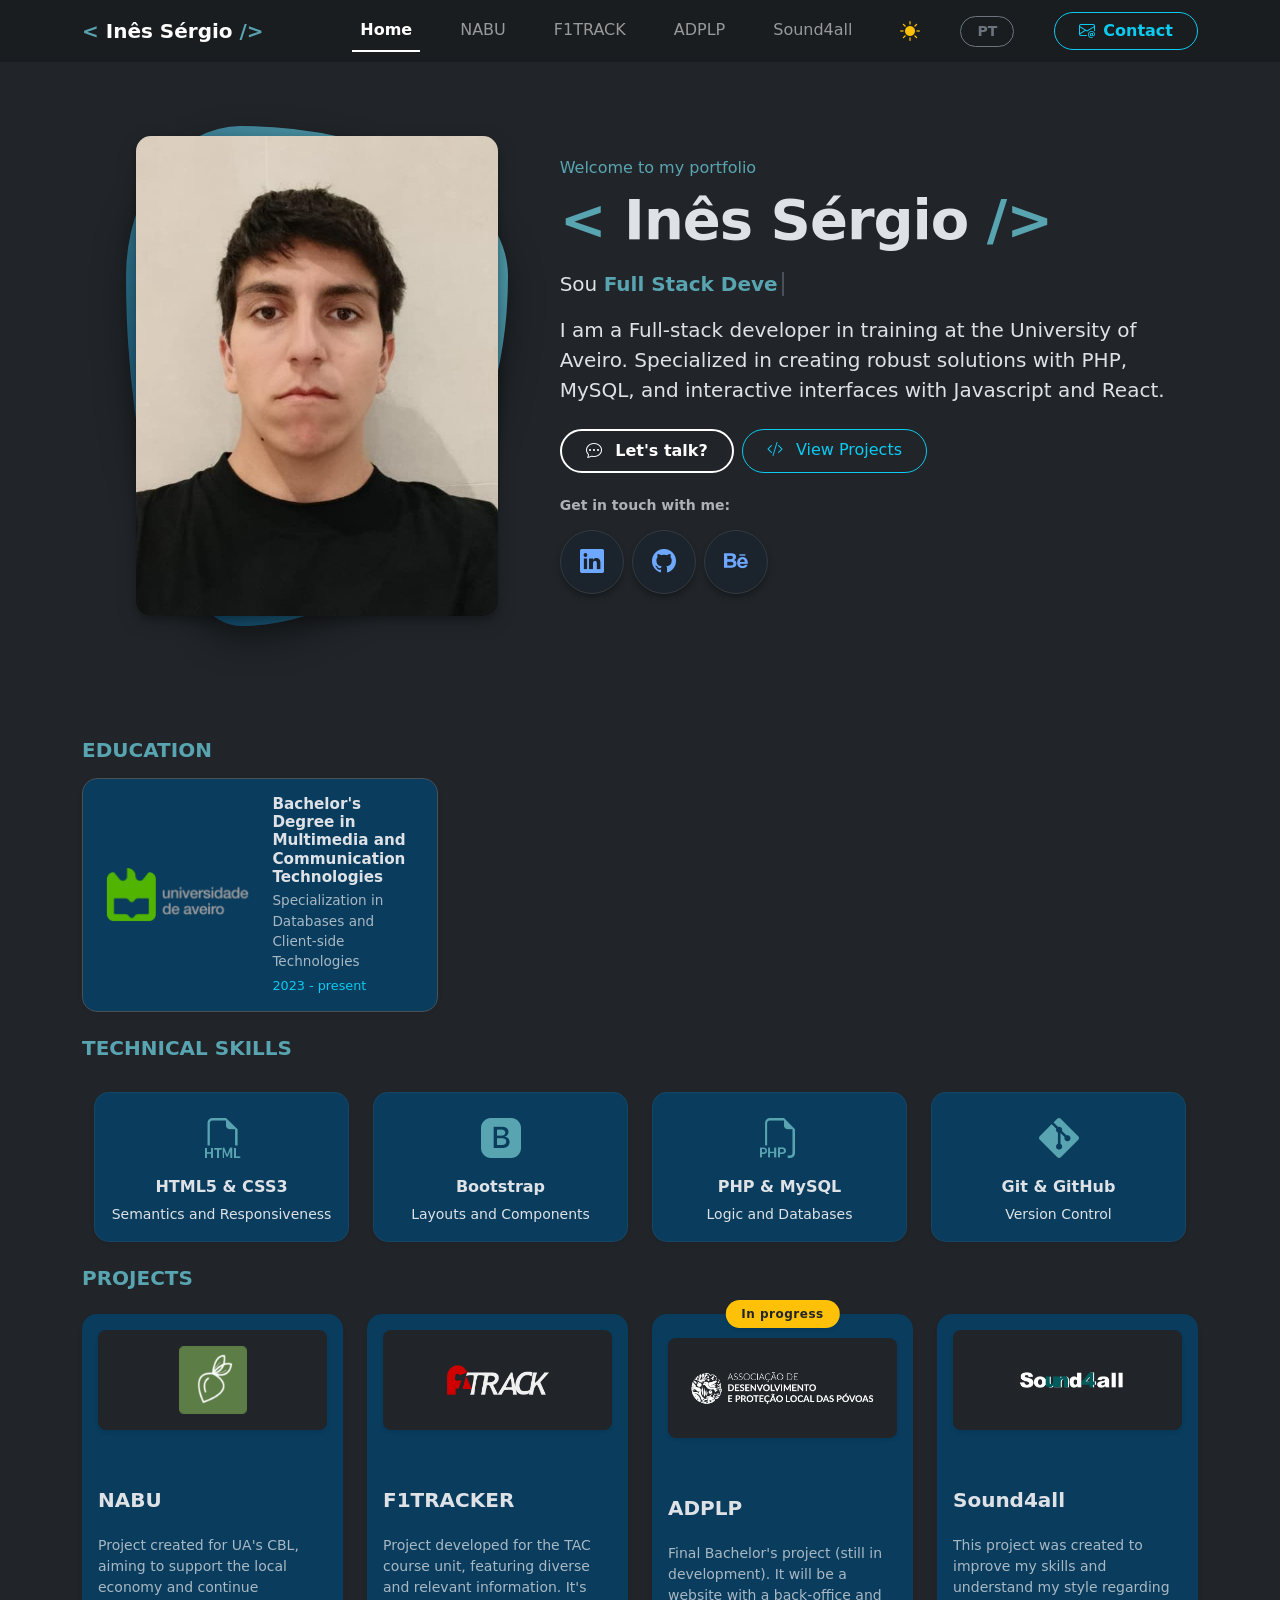
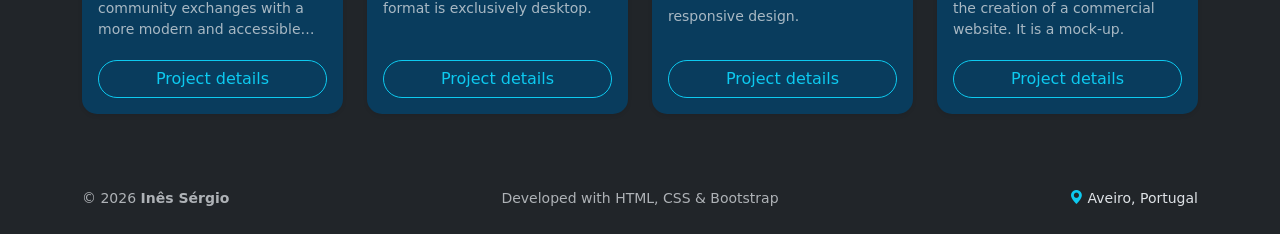
==== commit 92f40052: "Color matching" ====
--- a/index.html
+++ b/index.html
@@ -133,7 +133,7 @@
 
           <!-- Texto de Apresentação -->
           <div class="col-12 col-lg-7 text-center text-lg-start mt-4 mt-lg-0">
-            <h6 class="text-info fw-bold text-uppercase mb-2" data-pt="Bem-vindo ao meu
+            <h6 style="color:#58a4b0; class="fw-bold text-uppercase mb-2" data-pt="Bem-vindo ao meu
               portefólio" data-en="Welcome to my portfolio">Bem-vindo ao meu
               portefólio</h6>
             <h1 class="display-4 fw-bold mb-3"><span style="color: #58a4b0;">&lt;</span> Inês Sérgio <span
@@ -141,7 +141,7 @@
             <div>
               <div class="hero-text-container my-3">
                 <p class="lead text-start">
-                  Sou <span id="typewriter-text" class="text-info fw-bold border-end border-2 pe-1"></span>
+                  Sou <span id="typewriter-text" style="color:#58a4b0;" class="fw-bold border-end border-2 pe-1"></span>
                 </p>
               </div>
             </div>
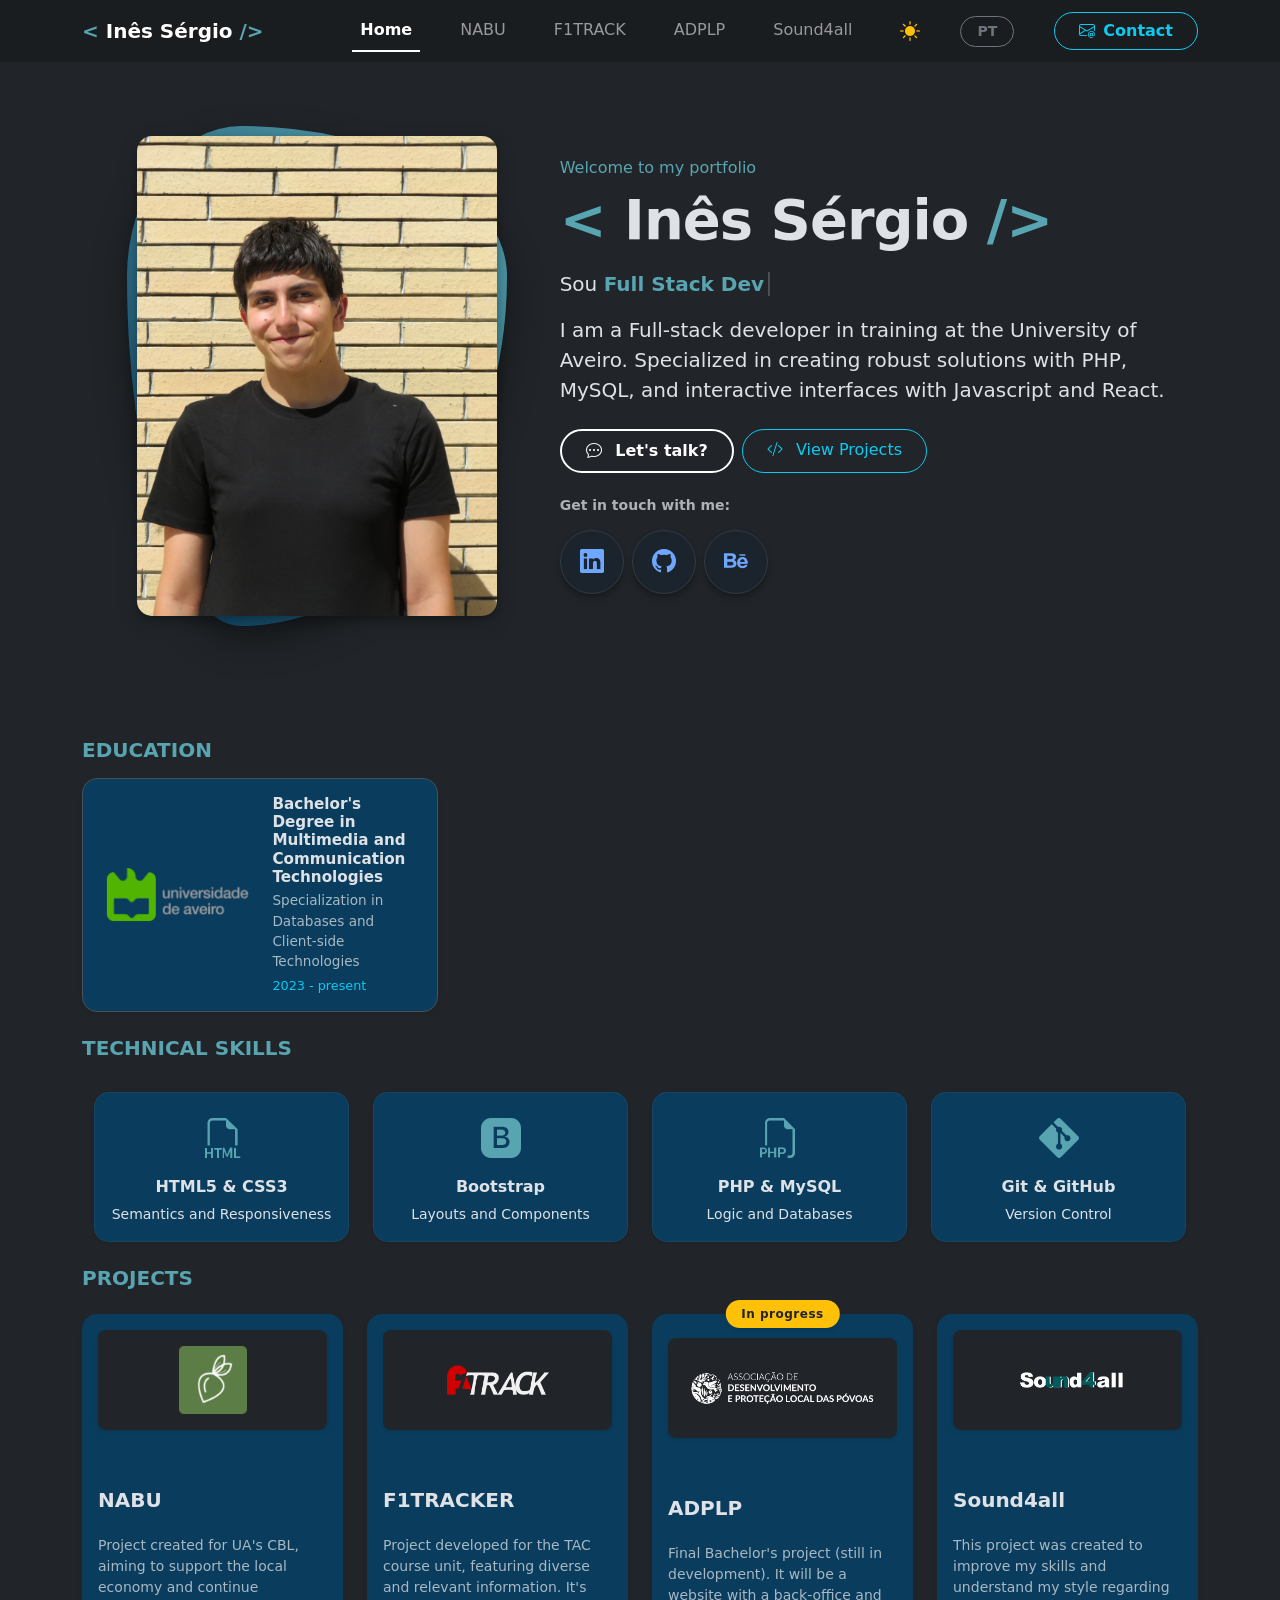
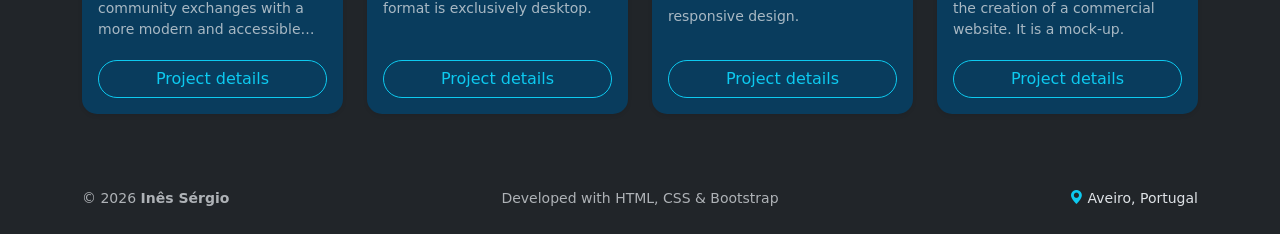
==== commit 9a0e36a0: "img update" ====
--- a/index.html
+++ b/index.html
@@ -22,16 +22,18 @@
   <title>Inês Sérgio | Portefólio </title>
 
   <!--Favicon-->
-  <link rel="icon" type="image/png"
-    href="https://inesser2005.github.io/inesser2005.git.io/Images/Projetos_Logos/favicon/favicon-96x96.png"
-    sizes="96x96" />
-  <link rel="icon" type="image/svg+xml"
-    href="https://inesser2005.github.io/inesser2005.git.io/Images/Projetos_Logos/favicon/favicon.svg" />
-  <link rel="apple-touch-icon" sizes="180x180"
-    href="https://inesser2005.github.io/inesser2005.git.io/Images/Projetos_Logos/favicon/apple-touch-icon.png" />
-  <meta name="apple-mobile-web-app-title" content="Inês Sérgio" />
-  <link rel="manifest"
-    href="https://inesser2005.github.io/inesser2005.git.io/Images/Projetos_Logos/favicon/site.webmanifest" />
+    <link rel="icon" type="image/png"
+        href="https://inesser2005.github.io/inesser2005.git.io/Images/Projetos_Logos/favicon/favicon-96x96.png"
+        sizes="96x96" />
+    <link rel="icon" href="https://inesser2005.github.io/inesser2005.git.io/Images/Projetos_Logos/favicon/FAVICON.png"
+        type="image/png">
+    <link rel="icon" type="image/svg+xml"
+        href="https://inesser2005.github.io/inesser2005.git.io/Images/Projetos_Logos/favicon/favicon.svg" />
+    <link rel="apple-touch-icon" sizes="180x180"
+        href="https://inesser2005.github.io/inesser2005.git.io/Images/Projetos_Logos/favicon/apple-touch-icon.png" />
+    <meta name="apple-mobile-web-app-title" content="Inês Sérgio" />
+    <link rel="manifest"
+        href="https://inesser2005.github.io/inesser2005.git.io/Images/Projetos_Logos/favicon/site.webmanifest" />
 
   <!--interactions/translations-->
   <script defer src="interactions.js"></script>
@@ -127,7 +129,7 @@
           <!-- Foto de Perfil com toque interativo -->
           <div class="col-12 col-lg-5 rounded text-center position-relative">
             <div class="profile-blob mx-auto">
-              <img src="Images/Progamador_Pics/me_2_.jpeg" class=" profile_me" alt="Inês Sérgio - Programadora Web">
+              <img src="Images/Progamador_Pics/me_2_.JPG" class=" profile_me" alt="Inês Sérgio - Programadora Web">
             </div>
           </div>
 
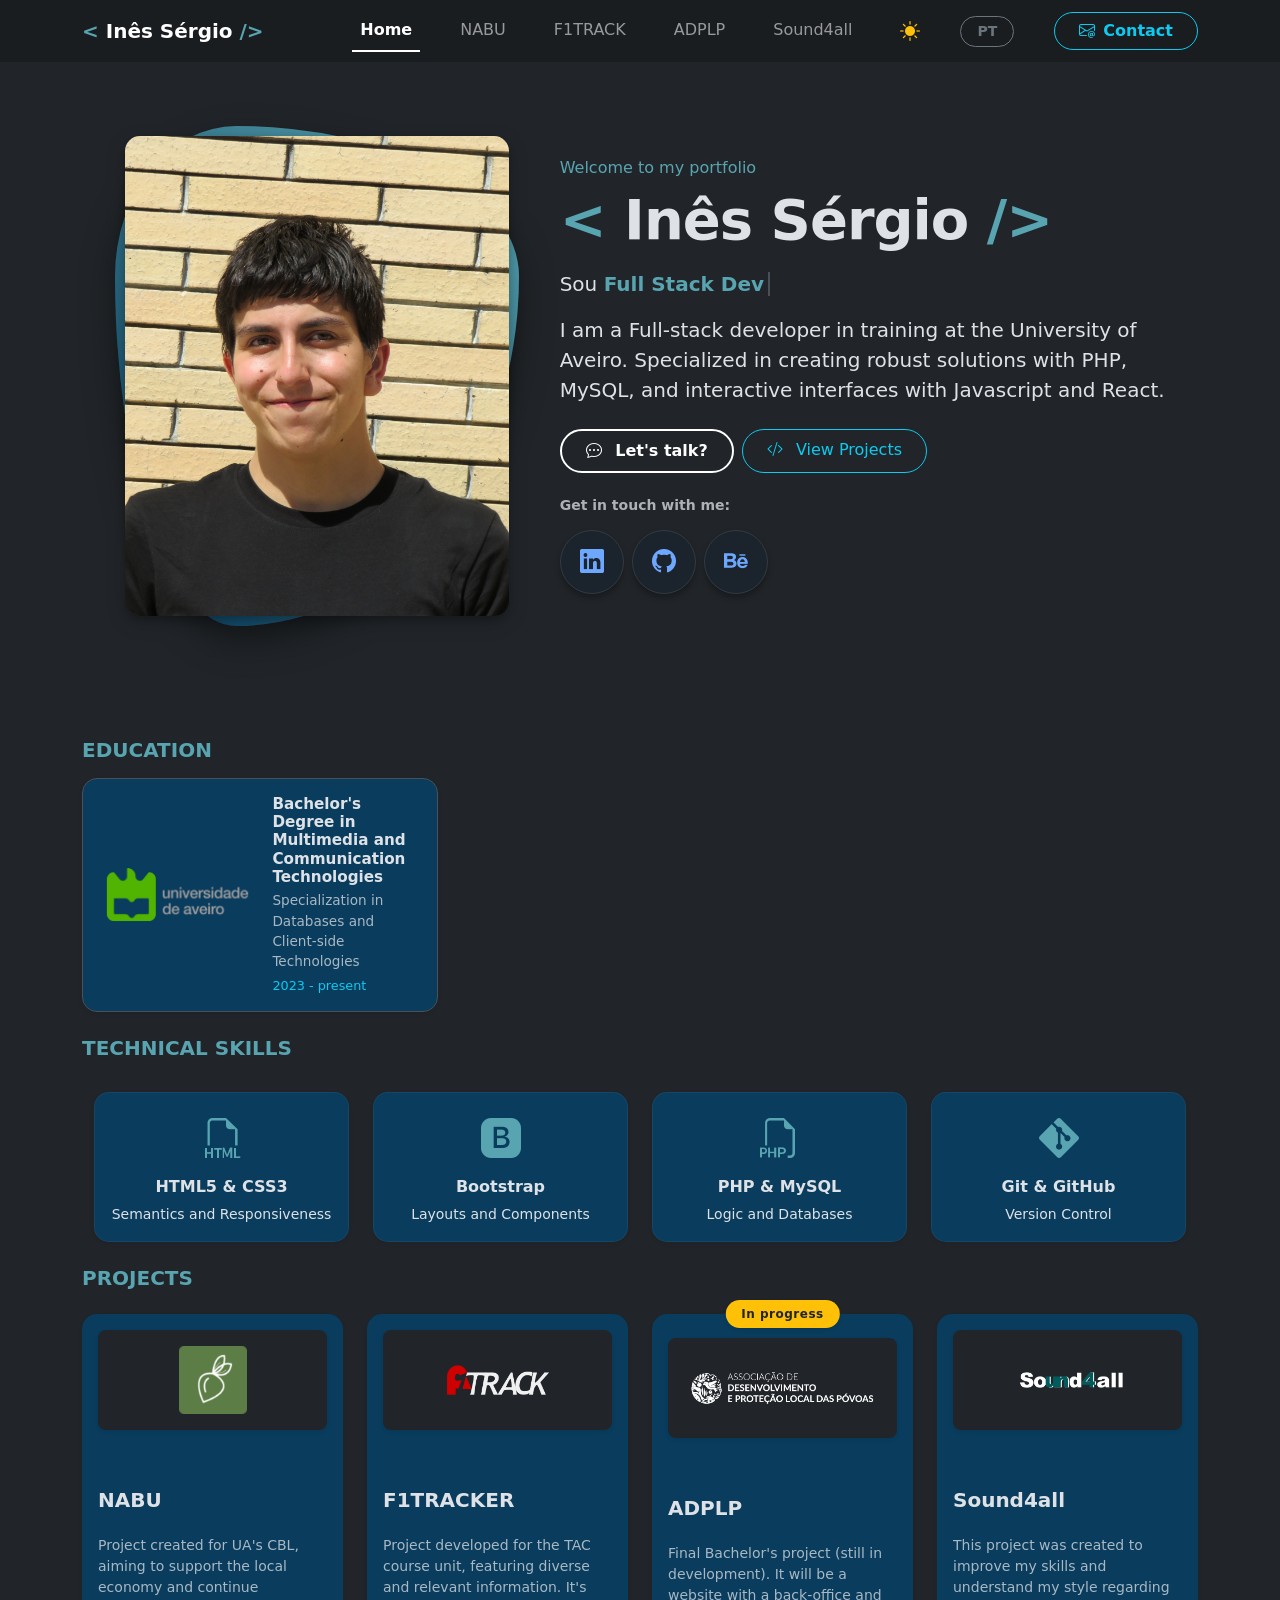
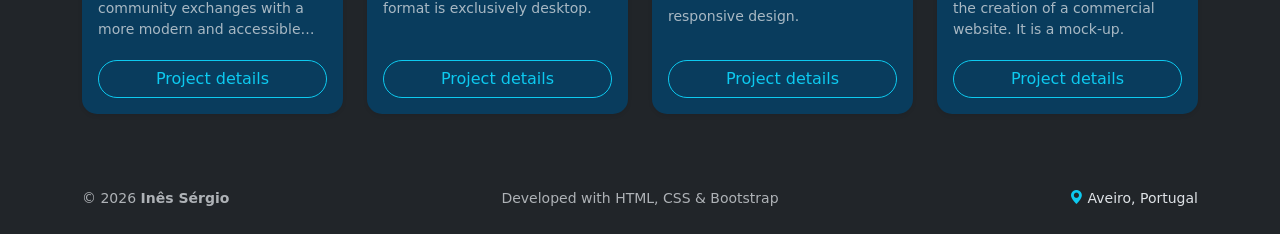
==== commit 68bc3356: "NewPic" ====
--- a/index.html
+++ b/index.html
@@ -129,7 +129,7 @@
           <!-- Foto de Perfil com toque interativo -->
           <div class="col-12 col-lg-5 rounded text-center position-relative">
             <div class="profile-blob mx-auto">
-              <img src="Images/Progamador_Pics/me_2_.JPG" class=" profile_me" alt="Inês Sérgio - Programadora Web">
+              <img src="Images/Progamador_Pics/Adapted.JPG" class=" profile_me" alt="Inês Sérgio - Programadora Web">
             </div>
           </div>
 
